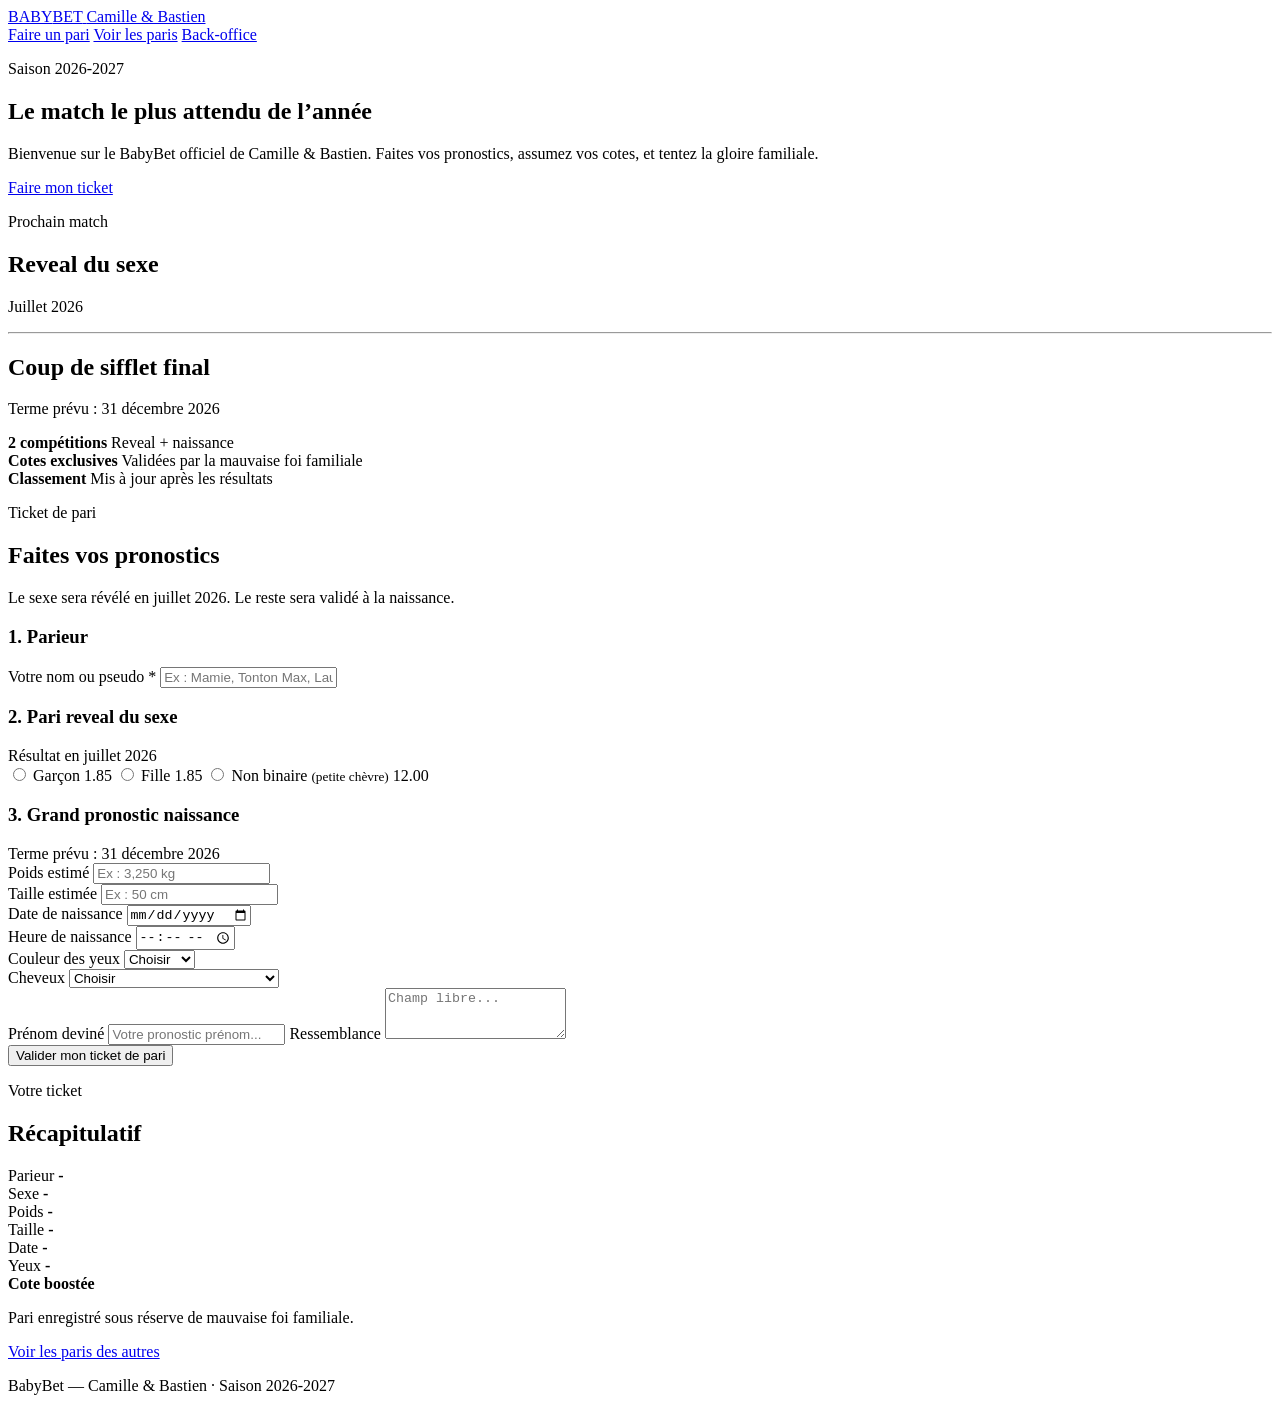
==== index.html @ 52436c4b "Create index.html" ====
<!DOCTYPE html>
<html lang="fr">
<head>
  <meta charset="UTF-8" />
  <meta name="viewport" content="width=device-width, initial-scale=1.0" />
  <title>BabyBet — Camille & Bastien</title>
  <link rel="stylesheet" href="styles.css" />
</head>

<body>
  <header class="topbar">
    <a class="logo" href="index.html">
      <span class="logo-main">BABY<span>BET</span></span>
      <span class="logo-sub">Camille & Bastien</span>
    </a>

    <nav>
      <a href="index.html">Faire un pari</a>
      <a href="paris.html">Voir les paris</a>
      <a href="admin.html">Back-office</a>
    </nav>
  </header>

  <main>
    <section class="hero">
      <div class="hero-content">
        <p class="season">Saison 2026-2027</p>
        <h1>Le match le plus attendu de l’année</h1>
        <p class="hero-text">
          Bienvenue sur le BabyBet officiel de Camille & Bastien.
          Faites vos pronostics, assumez vos cotes, et tentez la gloire familiale.
        </p>
        <a class="button button-primary" href="#pari">Faire mon ticket</a>
      </div>

      <div class="hero-card">
        <p class="card-label">Prochain match</p>
        <h2>Reveal du sexe</h2>
        <p>Juillet 2026</p>
        <hr>
        <h2>Coup de sifflet final</h2>
        <p>Terme prévu : 31 décembre 2026</p>
      </div>
    </section>

    <section class="info-strip">
      <div>
        <strong>2 compétitions</strong>
        <span>Reveal + naissance</span>
      </div>
      <div>
        <strong>Cotes exclusives</strong>
        <span>Validées par la mauvaise foi familiale</span>
      </div>
      <div>
        <strong>Classement</strong>
        <span>Mis à jour après les résultats</span>
      </div>
    </section>

    <section id="pari" class="layout">
      <form id="bet-form" class="panel form-panel">
        <div class="panel-heading">
          <p class="eyebrow">Ticket de pari</p>
          <h2>Faites vos pronostics</h2>
          <p>
            Le sexe sera révélé en juillet 2026. Le reste sera validé à la naissance.
          </p>
        </div>

        <div class="form-section">
          <h3>1. Parieur</h3>

          <label for="bettorName">Votre nom ou pseudo *</label>
          <input
            type="text"
            id="bettorName"
            name="bettorName"
            placeholder="Ex : Mamie, Tonton Max, Laura..."
            required
          />
        </div>

        <div class="form-section">
          <div class="section-title">
            <h3>2. Pari reveal du sexe</h3>
            <span>Résultat en juillet 2026</span>
          </div>

          <div class="odds-grid">
            <label class="odd-card">
              <input type="radio" name="gender" value="Garçon" required />
              <span class="odd-name">Garçon</span>
              <span class="odd-value">1.85</span>
            </label>

            <label class="odd-card">
              <input type="radio" name="gender" value="Fille" required />
              <span class="odd-name">Fille</span>
              <span class="odd-value">1.85</span>
            </label>

            <label class="odd-card">
              <input type="radio" name="gender" value="Non binaire" required />
              <span class="odd-name">Non binaire</span>
              <small>(petite chèvre)</small>
              <span class="odd-value">12.00</span>
            </label>
          </div>
        </div>

        <div class="form-section">
          <div class="section-title">
            <h3>3. Grand pronostic naissance</h3>
            <span>Terme prévu : 31 décembre 2026</span>
          </div>

          <div class="fields-grid">
            <div>
              <label for="weight">Poids estimé</label>
              <input
                type="text"
                id="weight"
                name="weight"
                placeholder="Ex : 3,250 kg"
              />
            </div>

            <div>
              <label for="height">Taille estimée</label>
              <input
                type="text"
                id="height"
                name="height"
                placeholder="Ex : 50 cm"
              />
            </div>

            <div>
              <label for="birthDate">Date de naissance</label>
              <input type="date" id="birthDate" name="birthDate" />
            </div>

            <div>
              <label for="birthTime">Heure de naissance</label>
              <input type="time" id="birthTime" name="birthTime" />
            </div>

            <div>
              <label for="eyeColor">Couleur des yeux</label>
              <select id="eyeColor" name="eyeColor">
                <option value="">Choisir</option>
                <option>Bleus</option>
                <option>Verts</option>
                <option>Marrons</option>
                <option>Gris</option>
                <option>Autre</option>
              </select>
            </div>

            <div>
              <label for="hair">Cheveux</label>
              <select id="hair" name="hair">
                <option value="">Choisir</option>
                <option>Oui</option>
                <option>Non</option>
                <option>Trois poils et beaucoup d’espoir</option>
              </select>
            </div>
          </div>

          <label for="firstNameGuess">Prénom deviné</label>
          <input
            type="text"
            id="firstNameGuess"
            name="firstNameGuess"
            placeholder="Votre pronostic prénom..."
          />

          <label for="resemblance">Ressemblance</label>
          <textarea
            id="resemblance"
            name="resemblance"
            rows="3"
            placeholder="Champ libre..."
          ></textarea>
        </div>

        <button class="button button-primary full-width" type="submit">
          Valider mon ticket de pari
        </button>

        <p id="form-message" class="message"></p>
      </form>

      <aside class="panel ticket-panel">
        <p class="eyebrow">Votre ticket</p>
        <h2>Récapitulatif</h2>

        <div class="ticket-line">
          <span>Parieur</span>
          <strong id="preview-bettor">-</strong>
        </div>

        <div class="ticket-line">
          <span>Sexe</span>
          <strong id="preview-gender">-</strong>
        </div>

        <div class="ticket-line">
          <span>Poids</span>
          <strong id="preview-weight">-</strong>
        </div>

        <div class="ticket-line">
          <span>Taille</span>
          <strong id="preview-height">-</strong>
        </div>

        <div class="ticket-line">
          <span>Date</span>
          <strong id="preview-date">-</strong>
        </div>

        <div class="ticket-line">
          <span>Yeux</span>
          <strong id="preview-eyes">-</strong>
        </div>

        <div class="ticket-box">
          <strong>Cote boostée</strong>
          <p>Pari enregistré sous réserve de mauvaise foi familiale.</p>
        </div>

        <a class="button button-secondary full-width" href="paris.html">
          Voir les paris des autres
        </a>
      </aside>
    </section>
  </main>

  <footer>
    <p>BabyBet — Camille & Bastien · Saison 2026-2027</p>
  </footer>

  <script src="config.js"></script>
  <script src="app.js"></script>
</body>
</html>
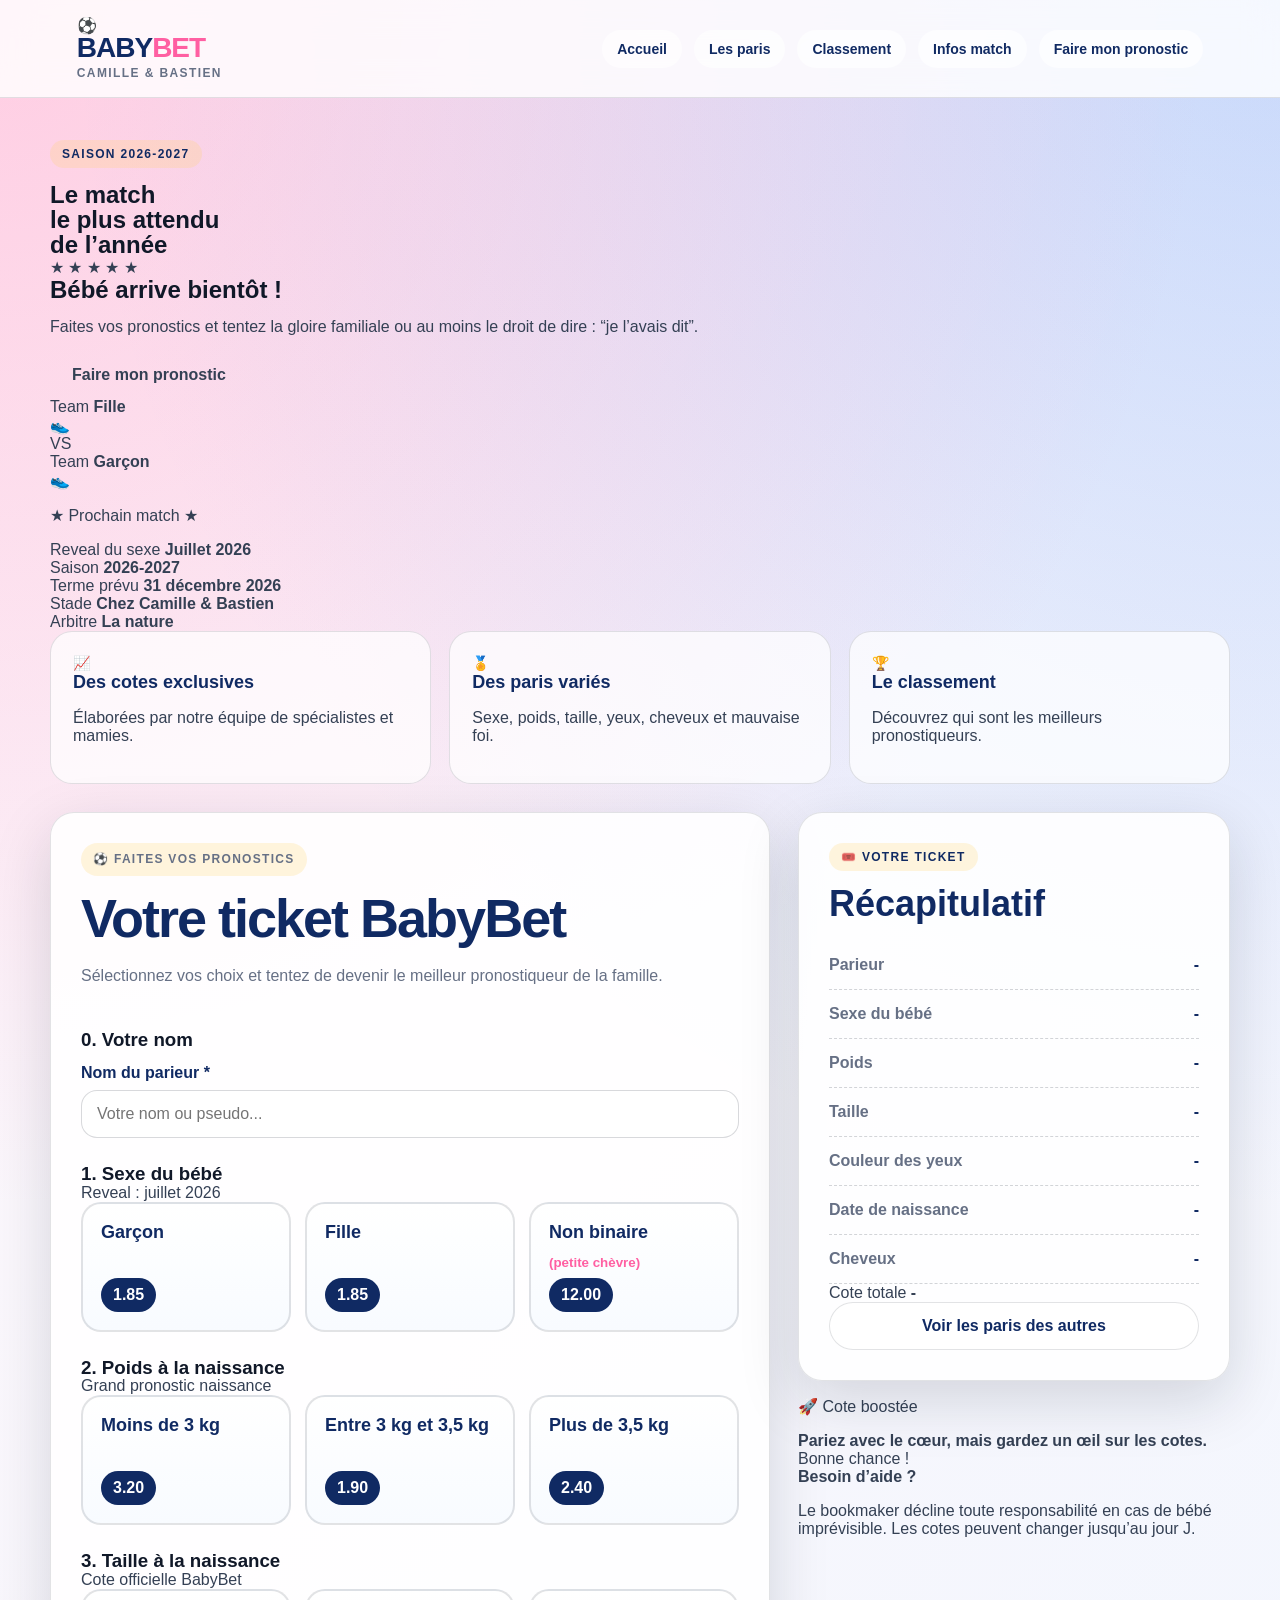
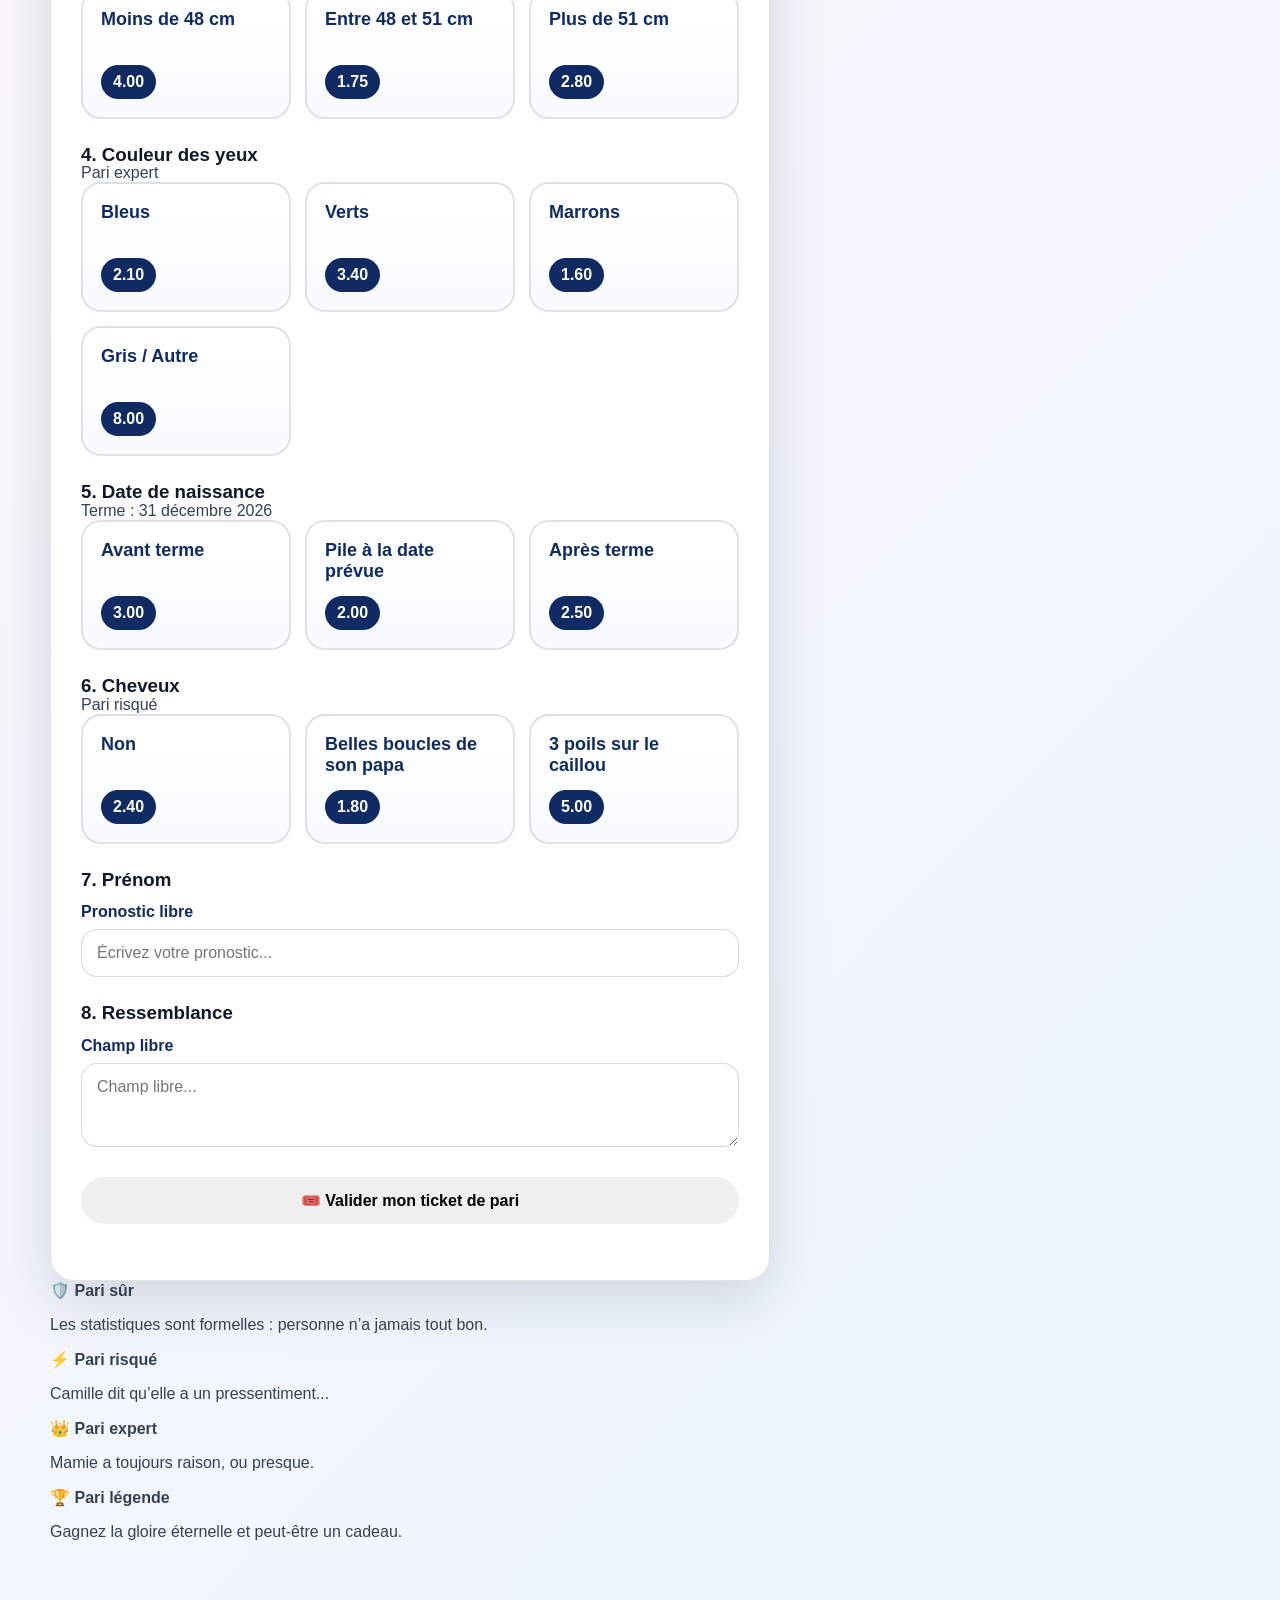
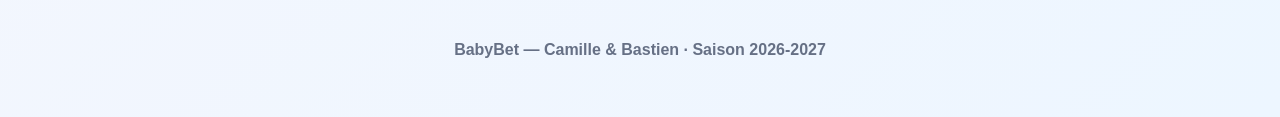
==== commit c0249e7d: "Update index.html" ====
--- a/index.html
+++ b/index.html
@@ -10,97 +10,149 @@
 <body>
   <header class="topbar">
     <a class="logo" href="index.html">
+      <span class="ball">⚽</span>
       <span class="logo-main">BABY<span>BET</span></span>
       <span class="logo-sub">Camille & Bastien</span>
     </a>
 
     <nav>
-      <a href="index.html">Faire un pari</a>
-      <a href="paris.html">Voir les paris</a>
-      <a href="admin.html">Back-office</a>
+      <a href="index.html">Accueil</a>
+      <a href="paris.html">Les paris</a>
+      <a href="paris.html">Classement</a>
+      <a href="admin.html">Infos match</a>
+      <a class="nav-cta" href="#pari">Faire mon pronostic</a>
     </nav>
   </header>
 
   <main>
-    <section class="hero">
-      <div class="hero-content">
-        <p class="season">Saison 2026-2027</p>
-        <h1>Le match le plus attendu de l’année</h1>
-        <p class="hero-text">
-          Bienvenue sur le BabyBet officiel de Camille & Bastien.
-          Faites vos pronostics, assumez vos cotes, et tentez la gloire familiale.
+    <section class="stadium-hero">
+      <div class="hero-copy">
+        <p class="season dark">Saison 2026-2027</p>
+        <h1>
+          Le match<br>
+          le plus attendu<br>
+          <span>de l’année</span>
+        </h1>
+
+        <div class="stars">★ ★ ★ ★ ★</div>
+
+        <h2>Bébé arrive bientôt !</h2>
+        <p>
+          Faites vos pronostics et tentez la gloire familiale
+          ou au moins le droit de dire : “je l’avais dit”.
         </p>
-        <a class="button button-primary" href="#pari">Faire mon ticket</a>
-      </div>
-
-      <div class="hero-card">
-        <p class="card-label">Prochain match</p>
-        <h2>Reveal du sexe</h2>
-        <p>Juillet 2026</p>
-        <hr>
-        <h2>Coup de sifflet final</h2>
-        <p>Terme prévu : 31 décembre 2026</p>
-      </div>
+
+        <a class="button button-neon" href="#pari">Faire mon pronostic</a>
+      </div>
+
+      <div class="versus-card">
+        <div class="team team-pink">
+          <span>Team</span>
+          <strong>Fille</strong>
+          <div class="shoe">👟</div>
+        </div>
+
+        <div class="vs">VS</div>
+
+        <div class="team team-blue">
+          <span>Team</span>
+          <strong>Garçon</strong>
+          <div class="shoe">👟</div>
+        </div>
+      </div>
+
+      <aside class="match-card">
+        <p class="match-title">★ Prochain match ★</p>
+
+        <div class="match-line">
+          <span>Reveal du sexe</span>
+          <strong>Juillet 2026</strong>
+        </div>
+
+        <div class="match-line">
+          <span>Saison</span>
+          <strong>2026-2027</strong>
+        </div>
+
+        <div class="match-line">
+          <span>Terme prévu</span>
+          <strong>31 décembre 2026</strong>
+        </div>
+
+        <div class="match-line">
+          <span>Stade</span>
+          <strong>Chez Camille & Bastien</strong>
+        </div>
+
+        <div class="match-line">
+          <span>Arbitre</span>
+          <strong>La nature</strong>
+        </div>
+      </aside>
     </section>
 
     <section class="info-strip">
       <div>
-        <strong>2 compétitions</strong>
-        <span>Reveal + naissance</span>
-      </div>
-      <div>
-        <strong>Cotes exclusives</strong>
-        <span>Validées par la mauvaise foi familiale</span>
-      </div>
-      <div>
-        <strong>Classement</strong>
-        <span>Mis à jour après les résultats</span>
+        <span class="icon">📈</span>
+        <strong>Des cotes exclusives</strong>
+        <p>Élaborées par notre équipe de spécialistes et mamies.</p>
+      </div>
+
+      <div>
+        <span class="icon">🏅</span>
+        <strong>Des paris variés</strong>
+        <p>Sexe, poids, taille, yeux, cheveux et mauvaise foi.</p>
+      </div>
+
+      <div>
+        <span class="icon">🏆</span>
+        <strong>Le classement</strong>
+        <p>Découvrez qui sont les meilleurs pronostiqueurs.</p>
       </div>
     </section>
 
     <section id="pari" class="layout">
       <form id="bet-form" class="panel form-panel">
         <div class="panel-heading">
-          <p class="eyebrow">Ticket de pari</p>
-          <h2>Faites vos pronostics</h2>
+          <p class="eyebrow">⚽ Faites vos pronostics</p>
+          <h2>Votre ticket BabyBet</h2>
           <p>
-            Le sexe sera révélé en juillet 2026. Le reste sera validé à la naissance.
+            Sélectionnez vos choix et tentez de devenir le meilleur pronostiqueur de la famille.
           </p>
         </div>
 
-        <div class="form-section">
-          <h3>1. Parieur</h3>
-
-          <label for="bettorName">Votre nom ou pseudo *</label>
+        <div class="market">
+          <h3>0. Votre nom</h3>
+          <label for="bettorName">Nom du parieur *</label>
           <input
             type="text"
             id="bettorName"
             name="bettorName"
-            placeholder="Ex : Mamie, Tonton Max, Laura..."
+            placeholder="Votre nom ou pseudo..."
             required
           />
         </div>
 
-        <div class="form-section">
-          <div class="section-title">
-            <h3>2. Pari reveal du sexe</h3>
-            <span>Résultat en juillet 2026</span>
-          </div>
-
-          <div class="odds-grid">
+        <div class="market">
+          <div class="market-title">
+            <h3>1. Sexe du bébé</h3>
+            <span>Reveal : juillet 2026</span>
+          </div>
+
+          <div class="odds-grid three">
             <label class="odd-card">
               <input type="radio" name="gender" value="Garçon" required />
               <span class="odd-name">Garçon</span>
               <span class="odd-value">1.85</span>
             </label>
 
-            <label class="odd-card">
+            <label class="odd-card pink-choice">
               <input type="radio" name="gender" value="Fille" required />
               <span class="odd-name">Fille</span>
               <span class="odd-value">1.85</span>
             </label>
 
-            <label class="odd-card">
+            <label class="odd-card purple-choice">
               <input type="radio" name="gender" value="Non binaire" required />
               <span class="odd-name">Non binaire</span>
               <small>(petite chèvre)</small>
@@ -109,75 +161,161 @@
           </div>
         </div>
 
-        <div class="form-section">
-          <div class="section-title">
-            <h3>3. Grand pronostic naissance</h3>
-            <span>Terme prévu : 31 décembre 2026</span>
-          </div>
-
-          <div class="fields-grid">
-            <div>
-              <label for="weight">Poids estimé</label>
-              <input
-                type="text"
-                id="weight"
-                name="weight"
-                placeholder="Ex : 3,250 kg"
-              />
-            </div>
-
-            <div>
-              <label for="height">Taille estimée</label>
-              <input
-                type="text"
-                id="height"
-                name="height"
-                placeholder="Ex : 50 cm"
-              />
-            </div>
-
-            <div>
-              <label for="birthDate">Date de naissance</label>
-              <input type="date" id="birthDate" name="birthDate" />
-            </div>
-
-            <div>
-              <label for="birthTime">Heure de naissance</label>
-              <input type="time" id="birthTime" name="birthTime" />
-            </div>
-
-            <div>
-              <label for="eyeColor">Couleur des yeux</label>
-              <select id="eyeColor" name="eyeColor">
-                <option value="">Choisir</option>
-                <option>Bleus</option>
-                <option>Verts</option>
-                <option>Marrons</option>
-                <option>Gris</option>
-                <option>Autre</option>
-              </select>
-            </div>
-
-            <div>
-              <label for="hair">Cheveux</label>
-              <select id="hair" name="hair">
-                <option value="">Choisir</option>
-                <option>Oui</option>
-                <option>Non</option>
-                <option>Trois poils et beaucoup d’espoir</option>
-              </select>
-            </div>
-          </div>
-
-          <label for="firstNameGuess">Prénom deviné</label>
+        <div class="market">
+          <div class="market-title">
+            <h3>2. Poids à la naissance</h3>
+            <span>Grand pronostic naissance</span>
+          </div>
+
+          <div class="odds-grid three">
+            <label class="odd-card">
+              <input type="radio" name="weight" value="Moins de 3 kg" />
+              <span class="odd-name">Moins de 3 kg</span>
+              <span class="odd-value">3.20</span>
+            </label>
+
+            <label class="odd-card pink-choice">
+              <input type="radio" name="weight" value="Entre 3 kg et 3,5 kg" />
+              <span class="odd-name">Entre 3 kg et 3,5 kg</span>
+              <span class="odd-value">1.90</span>
+            </label>
+
+            <label class="odd-card">
+              <input type="radio" name="weight" value="Plus de 3,5 kg" />
+              <span class="odd-name">Plus de 3,5 kg</span>
+              <span class="odd-value">2.40</span>
+            </label>
+          </div>
+        </div>
+
+        <div class="market">
+          <div class="market-title">
+            <h3>3. Taille à la naissance</h3>
+            <span>Cote officielle BabyBet</span>
+          </div>
+
+          <div class="odds-grid three">
+            <label class="odd-card">
+              <input type="radio" name="height" value="Moins de 48 cm" />
+              <span class="odd-name">Moins de 48 cm</span>
+              <span class="odd-value">4.00</span>
+            </label>
+
+            <label class="odd-card pink-choice">
+              <input type="radio" name="height" value="Entre 48 et 51 cm" />
+              <span class="odd-name">Entre 48 et 51 cm</span>
+              <span class="odd-value">1.75</span>
+            </label>
+
+            <label class="odd-card">
+              <input type="radio" name="height" value="Plus de 51 cm" />
+              <span class="odd-name">Plus de 51 cm</span>
+              <span class="odd-value">2.80</span>
+            </label>
+          </div>
+        </div>
+
+        <div class="market">
+          <div class="market-title">
+            <h3>4. Couleur des yeux</h3>
+            <span>Pari expert</span>
+          </div>
+
+          <div class="odds-grid four">
+            <label class="odd-card">
+              <input type="radio" name="eyeColor" value="Bleus" />
+              <span class="odd-name">Bleus</span>
+              <span class="odd-value">2.10</span>
+            </label>
+
+            <label class="odd-card">
+              <input type="radio" name="eyeColor" value="Verts" />
+              <span class="odd-name">Verts</span>
+              <span class="odd-value">3.40</span>
+            </label>
+
+            <label class="odd-card pink-choice">
+              <input type="radio" name="eyeColor" value="Marrons" />
+              <span class="odd-name">Marrons</span>
+              <span class="odd-value">1.60</span>
+            </label>
+
+            <label class="odd-card">
+              <input type="radio" name="eyeColor" value="Gris / Autre" />
+              <span class="odd-name">Gris / Autre</span>
+              <span class="odd-value">8.00</span>
+            </label>
+          </div>
+        </div>
+
+        <div class="market">
+          <div class="market-title">
+            <h3>5. Date de naissance</h3>
+            <span>Terme : 31 décembre 2026</span>
+          </div>
+
+          <div class="odds-grid three">
+            <label class="odd-card">
+              <input type="radio" name="birthDate" value="Avant terme" />
+              <span class="odd-name">Avant terme</span>
+              <span class="odd-value">3.00</span>
+            </label>
+
+            <label class="odd-card pink-choice">
+              <input type="radio" name="birthDate" value="Pile à la date prévue" />
+              <span class="odd-name">Pile à la date prévue</span>
+              <span class="odd-value">2.00</span>
+            </label>
+
+            <label class="odd-card">
+              <input type="radio" name="birthDate" value="Après terme" />
+              <span class="odd-name">Après terme</span>
+              <span class="odd-value">2.50</span>
+            </label>
+          </div>
+        </div>
+
+        <div class="market">
+          <div class="market-title">
+            <h3>6. Cheveux</h3>
+            <span>Pari risqué</span>
+          </div>
+
+          <div class="odds-grid three">
+            <label class="odd-card">
+              <input type="radio" name="hair" value="Non" />
+              <span class="odd-name">Non</span>
+              <span class="odd-value">2.40</span>
+            </label>
+
+            <label class="odd-card pink-choice">
+              <input type="radio" name="hair" value="Belles boucles de son papa" />
+              <span class="odd-name">Belles boucles de son papa</span>
+              <span class="odd-value">1.80</span>
+            </label>
+
+            <label class="odd-card">
+              <input type="radio" name="hair" value="3 poils sur le caillou" />
+              <span class="odd-name">3 poils sur le caillou</span>
+              <span class="odd-value">5.00</span>
+            </label>
+          </div>
+        </div>
+
+        <div class="market">
+          <h3>7. Prénom</h3>
+          <label for="firstNameGuess">Pronostic libre</label>
           <input
             type="text"
             id="firstNameGuess"
             name="firstNameGuess"
-            placeholder="Votre pronostic prénom..."
+            placeholder="Écrivez votre pronostic..."
           />
-
-          <label for="resemblance">Ressemblance</label>
+        </div>
+
+        <div class="market">
+          <h3>8. Ressemblance</h3>
+          <label for="resemblance">Champ libre</label>
           <textarea
             id="resemblance"
             name="resemblance"
@@ -186,56 +324,103 @@
           ></textarea>
         </div>
 
-        <button class="button button-primary full-width" type="submit">
-          Valider mon ticket de pari
+        <button class="button button-main full-width" type="submit">
+          🎟️ Valider mon ticket de pari
         </button>
 
         <p id="form-message" class="message"></p>
       </form>
 
-      <aside class="panel ticket-panel">
-        <p class="eyebrow">Votre ticket</p>
-        <h2>Récapitulatif</h2>
-
-        <div class="ticket-line">
-          <span>Parieur</span>
-          <strong id="preview-bettor">-</strong>
-        </div>
-
-        <div class="ticket-line">
-          <span>Sexe</span>
-          <strong id="preview-gender">-</strong>
-        </div>
-
-        <div class="ticket-line">
-          <span>Poids</span>
-          <strong id="preview-weight">-</strong>
-        </div>
-
-        <div class="ticket-line">
-          <span>Taille</span>
-          <strong id="preview-height">-</strong>
-        </div>
-
-        <div class="ticket-line">
-          <span>Date</span>
-          <strong id="preview-date">-</strong>
-        </div>
-
-        <div class="ticket-line">
-          <span>Yeux</span>
-          <strong id="preview-eyes">-</strong>
-        </div>
-
-        <div class="ticket-box">
-          <strong>Cote boostée</strong>
-          <p>Pari enregistré sous réserve de mauvaise foi familiale.</p>
-        </div>
-
-        <a class="button button-secondary full-width" href="paris.html">
-          Voir les paris des autres
-        </a>
+      <aside class="side-column">
+        <div class="panel ticket-panel">
+          <p class="eyebrow">🎟️ Votre ticket</p>
+          <h2>Récapitulatif</h2>
+
+          <div class="ticket-line">
+            <span>Parieur</span>
+            <strong id="preview-bettor">-</strong>
+          </div>
+
+          <div class="ticket-line">
+            <span>Sexe du bébé</span>
+            <strong id="preview-gender">-</strong>
+          </div>
+
+          <div class="ticket-line">
+            <span>Poids</span>
+            <strong id="preview-weight">-</strong>
+          </div>
+
+          <div class="ticket-line">
+            <span>Taille</span>
+            <strong id="preview-height">-</strong>
+          </div>
+
+          <div class="ticket-line">
+            <span>Couleur des yeux</span>
+            <strong id="preview-eyes">-</strong>
+          </div>
+
+          <div class="ticket-line">
+            <span>Date de naissance</span>
+            <strong id="preview-date">-</strong>
+          </div>
+
+          <div class="ticket-line">
+            <span>Cheveux</span>
+            <strong id="preview-hair">-</strong>
+          </div>
+
+          <div class="ticket-total">
+            <span>Cote totale</span>
+            <strong id="preview-total-odds">-</strong>
+          </div>
+
+          <a class="button button-secondary full-width" href="paris.html">
+            Voir les paris des autres
+          </a>
+        </div>
+
+        <div class="boost-card">
+          <p>🚀 Cote boostée</p>
+          <strong>Pariez avec le cœur, mais gardez un œil sur les cotes.</strong>
+          <span>Bonne chance !</span>
+        </div>
+
+        <div class="help-card">
+          <strong>Besoin d’aide ?</strong>
+          <p>
+            Le bookmaker décline toute responsabilité en cas de bébé imprévisible.
+            Les cotes peuvent changer jusqu’au jour J.
+          </p>
+        </div>
       </aside>
+    </section>
+
+    <section class="bottom-badges">
+      <div>
+        <span>🛡️</span>
+        <strong>Pari sûr</strong>
+        <p>Les statistiques sont formelles : personne n’a jamais tout bon.</p>
+      </div>
+
+      <div>
+        <span>⚡</span>
+        <strong>Pari risqué</strong>
+        <p>Camille dit qu’elle a un pressentiment...</p>
+      </div>
+
+      <div>
+        <span>👑</span>
+        <strong>Pari expert</strong>
+        <p>Mamie a toujours raison, ou presque.</p>
+      </div>
+
+      <div>
+        <span>🏆</span>
+        <strong>Pari légende</strong>
+        <p>Gagnez la gloire éternelle et peut-être un cadeau.</p>
+      </div>
     </section>
   </main>
 
--- a/styles.css
+++ b/styles.css
@@ -0,0 +1,703 @@
+:root {
+  --blue: #3b82f6;
+  --blue-dark: #102a63;
+  --pink: #ff5fa2;
+  --pink-light: #ffe4f0;
+  --blue-light: #dcecff;
+  --yellow: #ffd166;
+  --green: #2dd4bf;
+  --dark: #101828;
+  --text: #344054;
+  --muted: #667085;
+  --white: #ffffff;
+  --card: rgba(255, 255, 255, 0.88);
+  --border: rgba(16, 24, 40, 0.12);
+  --shadow: 0 20px 60px rgba(16, 24, 40, 0.15);
+  --radius: 24px;
+}
+
+* {
+  box-sizing: border-box;
+}
+
+html {
+  scroll-behavior: smooth;
+}
+
+body {
+  margin: 0;
+  font-family: Arial, Helvetica, sans-serif;
+  color: var(--text);
+  background:
+    radial-gradient(circle at top left, rgba(255, 95, 162, 0.28), transparent 34%),
+    radial-gradient(circle at top right, rgba(59, 130, 246, 0.26), transparent 34%),
+    linear-gradient(135deg, #fff7fb 0%, #edf6ff 100%);
+  min-height: 100vh;
+}
+
+a {
+  color: inherit;
+  text-decoration: none;
+}
+
+button,
+input,
+select,
+textarea {
+  font: inherit;
+}
+
+.topbar {
+  position: sticky;
+  top: 0;
+  z-index: 20;
+  display: flex;
+  justify-content: space-between;
+  align-items: center;
+  gap: 24px;
+  padding: 18px 6vw;
+  background: rgba(255, 255, 255, 0.82);
+  backdrop-filter: blur(16px);
+  border-bottom: 1px solid var(--border);
+}
+
+.logo {
+  display: flex;
+  flex-direction: column;
+  line-height: 1;
+}
+
+.logo-main {
+  font-size: 28px;
+  font-weight: 900;
+  letter-spacing: -1px;
+  color: var(--blue-dark);
+}
+
+.logo-main span {
+  color: var(--pink);
+}
+
+.logo-sub {
+  margin-top: 5px;
+  font-size: 12px;
+  font-weight: 700;
+  color: var(--muted);
+  text-transform: uppercase;
+  letter-spacing: 1.4px;
+}
+
+nav {
+  display: flex;
+  align-items: center;
+  gap: 12px;
+  flex-wrap: wrap;
+}
+
+nav a {
+  padding: 10px 14px;
+  border-radius: 999px;
+  font-weight: 700;
+  font-size: 14px;
+  color: var(--blue-dark);
+  background: rgba(255, 255, 255, 0.62);
+  border: 1px solid transparent;
+}
+
+nav a:hover {
+  border-color: var(--border);
+  background: var(--white);
+}
+
+main {
+  width: min(1180px, calc(100% - 32px));
+  margin: 0 auto;
+  padding: 42px 0;
+}
+
+.hero {
+  display: grid;
+  grid-template-columns: 1.4fr 0.8fr;
+  gap: 28px;
+  align-items: stretch;
+  margin-bottom: 28px;
+}
+
+.hero-content {
+  min-height: 420px;
+  padding: 52px;
+  border-radius: 34px;
+  background:
+    linear-gradient(135deg, rgba(16, 42, 99, 0.94), rgba(59, 130, 246, 0.88)),
+    radial-gradient(circle at top right, rgba(255, 95, 162, 0.7), transparent 40%);
+  color: var(--white);
+  box-shadow: var(--shadow);
+  position: relative;
+  overflow: hidden;
+}
+
+.hero-content::after {
+  content: "1.85";
+  position: absolute;
+  right: -24px;
+  bottom: -36px;
+  font-size: 150px;
+  font-weight: 900;
+  color: rgba(255, 255, 255, 0.08);
+}
+
+.season,
+.eyebrow {
+  display: inline-block;
+  margin: 0 0 14px;
+  padding: 7px 12px;
+  border-radius: 999px;
+  background: rgba(255, 209, 102, 0.22);
+  color: var(--blue-dark);
+  font-size: 12px;
+  font-weight: 900;
+  text-transform: uppercase;
+  letter-spacing: 1.3px;
+}
+
+.hero-content .season {
+  color: var(--white);
+  background: rgba(255, 255, 255, 0.16);
+}
+
+h1,
+h2,
+h3 {
+  color: var(--dark);
+  margin: 0;
+  line-height: 1.05;
+}
+
+.hero-content h1 {
+  max-width: 680px;
+  color: var(--white);
+  font-size: clamp(44px, 7vw, 82px);
+  letter-spacing: -3px;
+}
+
+.hero-text {
+  max-width: 620px;
+  margin: 24px 0 34px;
+  font-size: 19px;
+  line-height: 1.65;
+  color: rgba(255, 255, 255, 0.86);
+}
+
+.hero-card,
+.panel {
+  background: var(--card);
+  border: 1px solid var(--border);
+  border-radius: var(--radius);
+  box-shadow: var(--shadow);
+}
+
+.hero-card {
+  padding: 34px;
+  display: flex;
+  flex-direction: column;
+  justify-content: center;
+}
+
+.card-label {
+  color: var(--pink);
+  font-weight: 900;
+  text-transform: uppercase;
+  letter-spacing: 1.2px;
+  font-size: 12px;
+  margin: 0 0 16px;
+}
+
+.hero-card h2 {
+  font-size: 30px;
+  color: var(--blue-dark);
+}
+
+.hero-card p {
+  margin: 10px 0 24px;
+  color: var(--muted);
+  font-weight: 700;
+}
+
+.hero-card hr {
+  width: 100%;
+  border: 0;
+  border-top: 1px solid var(--border);
+  margin: 12px 0 28px;
+}
+
+.info-strip {
+  display: grid;
+  grid-template-columns: repeat(3, 1fr);
+  gap: 18px;
+  margin-bottom: 28px;
+}
+
+.info-strip div {
+  padding: 22px;
+  background: rgba(255, 255, 255, 0.72);
+  border: 1px solid var(--border);
+  border-radius: 22px;
+}
+
+.info-strip strong {
+  display: block;
+  color: var(--blue-dark);
+  font-size: 18px;
+  margin-bottom: 6px;
+}
+
+.info-strip span {
+  color: var(--muted);
+  font-size: 14px;
+}
+
+.layout {
+  display: grid;
+  grid-template-columns: 1.25fr 0.75fr;
+  gap: 28px;
+  align-items: start;
+}
+
+.panel {
+  padding: 30px;
+}
+
+.form-panel {
+  display: flex;
+  flex-direction: column;
+  gap: 26px;
+}
+
+.panel-heading h2,
+.page-hero h1 {
+  font-size: clamp(32px, 5vw, 54px);
+  color: var(--blue-dark);
+  letter-spacing: -2px;
+}
+
+.panel-heading p,
+.page-hero p {
+  line-height: 1.6;
+  color: var(--muted);
+}
+
+.form-section {
+  padding: 22px;
+  border-radius: 20px;
+  background: rgba(255, 255, 255, 0.72);
+  border: 1px solid var(--border);
+}
+
+.form-section h3 {
+  margin-bottom: 16px;
+  color: var(--blue-dark);
+  font-size: 22px;
+}
+
+.section-title {
+  display: flex;
+  justify-content: space-between;
+  gap: 16px;
+  align-items: start;
+  margin-bottom: 18px;
+}
+
+.section-title span {
+  padding: 8px 10px;
+  border-radius: 999px;
+  background: var(--blue-light);
+  color: var(--blue-dark);
+  font-size: 12px;
+  font-weight: 900;
+  white-space: nowrap;
+}
+
+label {
+  display: block;
+  margin: 14px 0 8px;
+  font-weight: 800;
+  color: var(--blue-dark);
+}
+
+input,
+select,
+textarea {
+  width: 100%;
+  border: 1px solid rgba(16, 24, 40, 0.16);
+  border-radius: 16px;
+  padding: 14px 15px;
+  background: var(--white);
+  color: var(--dark);
+  outline: none;
+}
+
+input:focus,
+select:focus,
+textarea:focus {
+  border-color: var(--pink);
+  box-shadow: 0 0 0 4px rgba(255, 95, 162, 0.15);
+}
+
+textarea {
+  resize: vertical;
+}
+
+.odds-grid {
+  display: grid;
+  grid-template-columns: repeat(3, 1fr);
+  gap: 14px;
+}
+
+.odd-card {
+  position: relative;
+  margin: 0;
+  padding: 18px;
+  min-height: 130px;
+  display: flex;
+  flex-direction: column;
+  justify-content: space-between;
+  border: 2px solid rgba(16, 24, 40, 0.12);
+  border-radius: 20px;
+  background: linear-gradient(180deg, #ffffff, #f8fbff);
+  cursor: pointer;
+  transition: 0.2s ease;
+}
+
+.odd-card:hover {
+  transform: translateY(-2px);
+  border-color: var(--blue);
+}
+
+.odd-card input {
+  position: absolute;
+  opacity: 0;
+}
+
+.odd-card:has(input:checked) {
+  border-color: var(--pink);
+  background: linear-gradient(135deg, var(--pink-light), var(--blue-light));
+  box-shadow: 0 12px 34px rgba(255, 95, 162, 0.18);
+}
+
+.odd-name {
+  font-size: 18px;
+  font-weight: 900;
+  color: var(--blue-dark);
+}
+
+.odd-card small {
+  margin-top: 4px;
+  color: var(--pink);
+  font-weight: 900;
+}
+
+.odd-value {
+  align-self: flex-start;
+  padding: 8px 12px;
+  border-radius: 999px;
+  background: var(--blue-dark);
+  color: var(--white);
+  font-weight: 900;
+}
+
+.fields-grid {
+  display: grid;
+  grid-template-columns: repeat(2, 1fr);
+  gap: 0 16px;
+}
+
+.button {
+  display: inline-flex;
+  justify-content: center;
+  align-items: center;
+  border: 0;
+  border-radius: 999px;
+  padding: 14px 22px;
+  font-weight: 900;
+  cursor: pointer;
+  transition: 0.2s ease;
+}
+
+.button:hover {
+  transform: translateY(-1px);
+}
+
+.button-primary {
+  color: var(--white);
+  background: linear-gradient(135deg, var(--pink), var(--blue));
+  box-shadow: 0 12px 30px rgba(59, 130, 246, 0.28);
+}
+
+.button-secondary {
+  color: var(--blue-dark);
+  background: var(--white);
+  border: 1px solid var(--border);
+}
+
+.full-width {
+  width: 100%;
+}
+
+.ticket-panel {
+  position: sticky;
+  top: 100px;
+}
+
+.ticket-panel h2 {
+  font-size: 36px;
+  color: var(--blue-dark);
+  margin-bottom: 18px;
+}
+
+.ticket-line {
+  display: flex;
+  justify-content: space-between;
+  gap: 20px;
+  padding: 15px 0;
+  border-bottom: 1px dashed rgba(16, 24, 40, 0.18);
+}
+
+.ticket-line span {
+  color: var(--muted);
+  font-weight: 700;
+}
+
+.ticket-line strong {
+  color: var(--blue-dark);
+  text-align: right;
+}
+
+.ticket-box {
+  margin: 22px 0;
+  padding: 18px;
+  border-radius: 20px;
+  background: linear-gradient(135deg, var(--pink-light), var(--blue-light));
+}
+
+.ticket-box strong {
+  color: var(--pink);
+}
+
+.ticket-box p {
+  margin: 8px 0 0;
+  color: var(--blue-dark);
+  font-weight: 700;
+}
+
+.message {
+  margin: 0;
+  font-weight: 800;
+  color: var(--blue-dark);
+  text-align: center;
+}
+
+.message.success {
+  color: #047857;
+}
+
+.message.error {
+  color: #c02626;
+}
+
+.page-hero {
+  margin-bottom: 28px;
+  padding: 46px;
+  border-radius: 34px;
+  background: linear-gradient(135deg, rgba(255, 255, 255, 0.9), rgba(220, 236, 255, 0.8));
+  border: 1px solid var(--border);
+  box-shadow: var(--shadow);
+}
+
+.page-hero p {
+  max-width: 780px;
+  font-size: 18px;
+}
+
+.results-grid {
+  display: grid;
+  grid-template-columns: repeat(2, 1fr);
+  gap: 24px;
+  margin-bottom: 24px;
+}
+
+.status-box {
+  padding: 18px;
+  border-radius: 18px;
+  background: rgba(220, 236, 255, 0.65);
+  border: 1px solid rgba(59, 130, 246, 0.18);
+  color: var(--blue-dark);
+  font-weight: 800;
+  line-height: 1.55;
+}
+
+.ranking-list {
+  display: grid;
+  gap: 12px;
+}
+
+.ranking-item {
+  display: grid;
+  grid-template-columns: 60px 1fr auto;
+  gap: 14px;
+  align-items: center;
+  padding: 16px;
+  border-radius: 18px;
+  background: var(--white);
+  border: 1px solid var(--border);
+}
+
+.rank-number {
+  width: 44px;
+  height: 44px;
+  display: grid;
+  place-items: center;
+  border-radius: 50%;
+  background: linear-gradient(135deg, var(--pink), var(--blue));
+  color: var(--white);
+  font-weight: 900;
+}
+
+.rank-name {
+  color: var(--blue-dark);
+  font-weight: 900;
+  font-size: 18px;
+}
+
+.rank-details {
+  color: var(--muted);
+  font-size: 14px;
+  margin-top: 4px;
+}
+
+.rank-points {
+  color: var(--pink);
+  font-size: 22px;
+  font-weight: 900;
+}
+
+.table-wrapper {
+  overflow-x: auto;
+}
+
+table {
+  width: 100%;
+  min-width: 980px;
+  border-collapse: collapse;
+  overflow: hidden;
+  border-radius: 18px;
+}
+
+th,
+td {
+  padding: 14px 12px;
+  border-bottom: 1px solid var(--border);
+  text-align: left;
+  vertical-align: top;
+}
+
+th {
+  background: var(--blue-dark);
+  color: var(--white);
+  font-size: 13px;
+  text-transform: uppercase;
+  letter-spacing: 0.8px;
+}
+
+td {
+  background: rgba(255, 255, 255, 0.78);
+  font-weight: 700;
+}
+
+.small-text {
+  color: var(--muted);
+  line-height: 1.5;
+}
+
+footer {
+  width: min(1180px, calc(100% - 32px));
+  margin: 0 auto;
+  padding: 26px 0 42px;
+  color: var(--muted);
+  text-align: center;
+  font-weight: 700;
+}
+
+@media (max-width: 920px) {
+  .topbar,
+  nav {
+    align-items: flex-start;
+  }
+
+  .topbar {
+    flex-direction: column;
+  }
+
+  .hero,
+  .layout,
+  .results-grid,
+  .info-strip {
+    grid-template-columns: 1fr;
+  }
+
+  .hero-content {
+    padding: 34px;
+    min-height: auto;
+  }
+
+  .ticket-panel {
+    position: static;
+  }
+
+  .odds-grid {
+    grid-template-columns: 1fr;
+  }
+}
+
+@media (max-width: 620px) {
+  main {
+    width: min(100% - 20px, 1180px);
+    padding-top: 24px;
+  }
+
+  .topbar {
+    padding: 16px;
+  }
+
+  nav a {
+    font-size: 13px;
+    padding: 9px 11px;
+  }
+
+  .hero-content,
+  .page-hero,
+  .panel {
+    padding: 22px;
+    border-radius: 22px;
+  }
+
+  .hero-content h1 {
+    font-size: 42px;
+    letter-spacing: -2px;
+  }
+
+  .fields-grid {
+    grid-template-columns: 1fr;
+  }
+
+  .section-title {
+    flex-direction: column;
+  }
+
+  .ranking-item {
+    grid-template-columns: 44px 1fr;
+  }
+
+  .rank-points {
+    grid-column: 2;
+  }
+}
